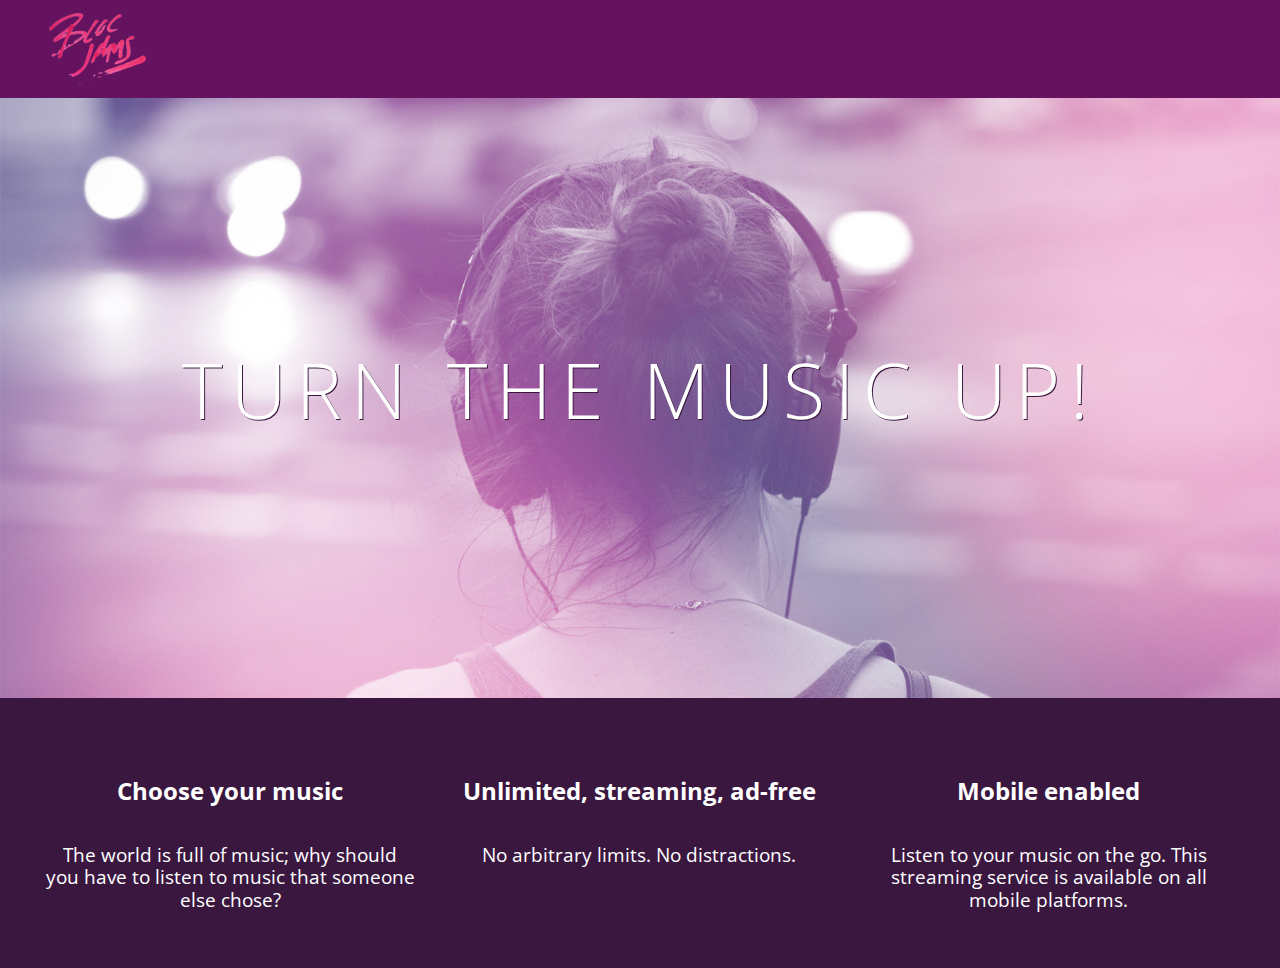
==== index.html @ 406fd7b7 "checkpoint 4 completed (real one)" ====
<!DOCTYPE html>
<html>
    <head>
        <title>Bloc Jams</title>
        <meta name="viewport" content="width=device-width, initial-scale=1">
        <link rel="stylesheet" type="text/css" href="http://fonts.googleapis.com/css?family=Open+Sans:400,800,600,700,300">
        <link rel="stylesheet" type="text/css" href="http://code.ionicframework.com/ionicons/2.0.1/css/ionicons.min.css">
        <link rel="stylesheet" type="text/css" href="styles/normalize.css">
        <link rel="stylesheet" type="text/css" href="styles/main.css">
        <link rel="stylesheet" type="text/css" href="styles/landing.css">
    </head>
    <body class = "landing">
        <nav class = "navbar">
            <img src="assets/images/bloc_jams_logo.png" alt="bloc jams logo" class="logo">
        </nav>
        <section class = "hero-content">
            <h1 class = "hero-title">Turn the music up!</h1>
        </section>
        <section class="selling-points container"> <!-- selling points -->
             <div class="point column third">
                 <span class="ion-music-note"></span>
                 <h5 class="point-title">Choose your music</h5>
                 <p class="point-description">The world is full of music; why should you have to listen to music that someone else chose?</p>
            </div>
            <div class="point column third">
                 <span class="ion-radio-waves"></span>
                 <h5 class="point-title">Unlimited, streaming, ad-free</h5>
                 <p class="point-description">No arbitrary limits. No distractions.</p>
            </div>
            <div class="point column third">
                 <span class="ion-iphone"></span>
                 <h5 class="point-title">Mobile enabled</h5>
                 <p class="point-description">Listen to your music on the go. This streaming service is available on all mobile platforms.</p>
            </div>
        </section>
    </body>
</html>
---- styles/main.css ----
*, *::before, *::after {
     -moz-box-sizing: border-box;
     -webkit-box-sizing: border-box;
     box-sizing: border-box;
 }

html {
     height: 100%; /* makes sure our HTML takes up 100% of the browser window */
     font-size: 100%;
 }
 
 body {
     font-family: 'Open Sans'; /* sets our font to the "Open Sans" typeface */
     color: white;             /* sets the text color to white */
     min-height: 100%;         /* says the height of the body must be, at minimum, 100% of the window */
 }
 
 body.landing {
     background-color: rgb(58,23,63); /* sets the background color to an RGB value (see below) */
 }

 body.landing {
     background-color: rgb(58,23,63);
 }
 
 .navbar {
     padding: 0.5rem;
     background-color: rgb(101,18,95);
 }
 
 .navbar .logo {
     position: relative; /* positioning will be explained in a resource */
     left: 2rem;
 }

 .hero-content {
     position: relative; /* positioning will be explained in a resource */
     min-height: 600px;  /* hero content element must be _at least_ 600 pixels */
     background-image: url(../assets/images/bloc_jams_bg.jpg);
     background-repeat: no-repeat;
     background-position: center center;
     background-size: cover;
 }

 .hero-content .hero-title {
     position: absolute;             /* positioning will be explained in a resource */
     top: 40%;                       /* positioning will be explained in a resource */
     -webkit-transform: translateY(-50%);
     -moz-transform: translateY(-50%);
     -ms-transform: translateY(-50%);
     transform: translateY(-50%);
     width: 100%;                    /* makes sure the title inhabits the full width of its container */
     text-align: center;             /* aligns text in the horizontal center of the element */
     font-size: 4rem;                /* specifies the size of the font in root em units */
     font-weight: 300;               /* makes the font thinner or lighter weight */
     text-transform: uppercase;      /* transforms the text to be all uppercase lettering */
     letter-spacing: 0.5rem;         /* puts 0.5 root ems worth of space between each letter */
     text-shadow: 1px 1px 0px rgb(58,23,63); /* creates a shadow underneath the text for readability over the image */
 }


 .selling-points {
     position: relative;
     display: table;
     width: 100%;
     -webkit-box-sizing: border-box;
     -moz-box-sizing: border-box;
     box-sizing: border-box; /* we'll explain this in a resource */
 }
 
 .point {
     display: table-cell;
     position: relative;
     width: 33.3%;
     padding: 2rem;
     text-align: center;
 }
 
 .point .point-title {
     font-size: 1.25rem;
 }
 
 .ion-music-note,
 .ion-radio-waves,
 .ion-iphone {
     color: rgb(233,50,117);
     font-size: 5rem;
 }

 .container {
     margin: 0 auto;
     max-width: 64rem;
 }

 /* Medium and small screens (640px) */
 @media (min-width: 640px) {
     html { font-size: 112%; }
      
     .column {
         float: left;
         padding-left: 1rem;
         padding-right: 1rem;
     }
      
     .column.full { width: 100%; }
     .column.two-thirds { width: 66.7%; }
     .column.half { width: 50%; }
     .column.third { width: 33.3%; }
     .column.fourth { width: 25%; }
     .column.flow-opposite { float: right; }  
 }
 
 /* Large screens (1024px) */
 @media (min-width: 1024px) {
     html { font-size: 120%; }
 }
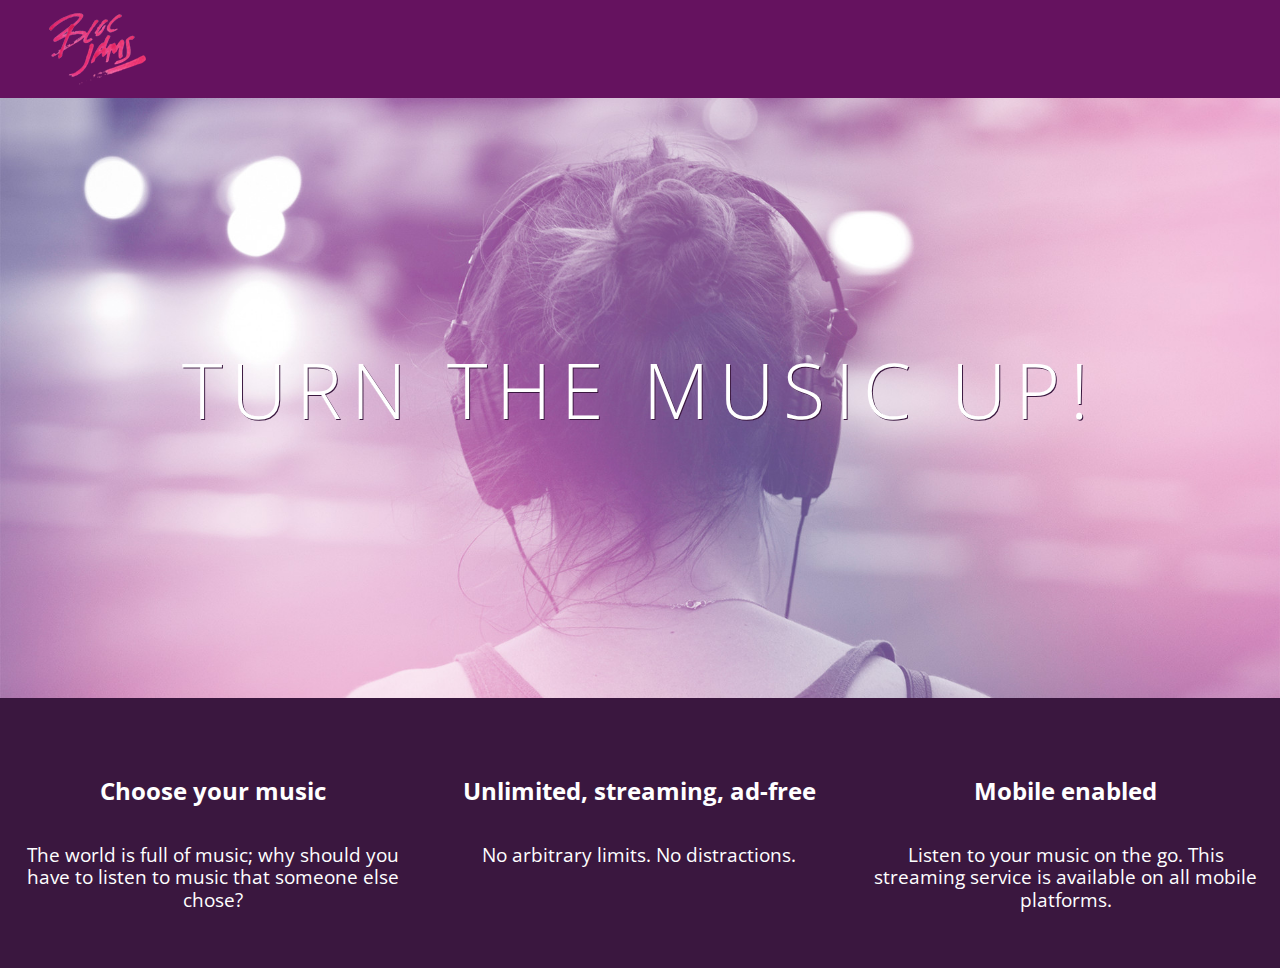
==== commit 18c3f3ef: "assignment 4 completed" ====
--- a/index.html
+++ b/index.html
@@ -16,7 +16,7 @@
         <section class = "hero-content">
             <h1 class = "hero-title">Turn the music up!</h1>
         </section>
-        <section class="selling-points container"> <!-- selling points -->
+        <section class="clearfix"> <!-- selling points -->
              <div class="point column third">
                  <span class="ion-music-note"></span>
                  <h5 class="point-title">Choose your music</h5>
--- a/styles/main.css
+++ b/styles/main.css
@@ -114,3 +114,13 @@
  @media (min-width: 1024px) {
      html { font-size: 120%; }
  }
+
+.clearfix::before,
+.clearfix::after {
+   content: " ";
+   display: table;
+}
+
+.clearfix::after {
+   clear: both;
+}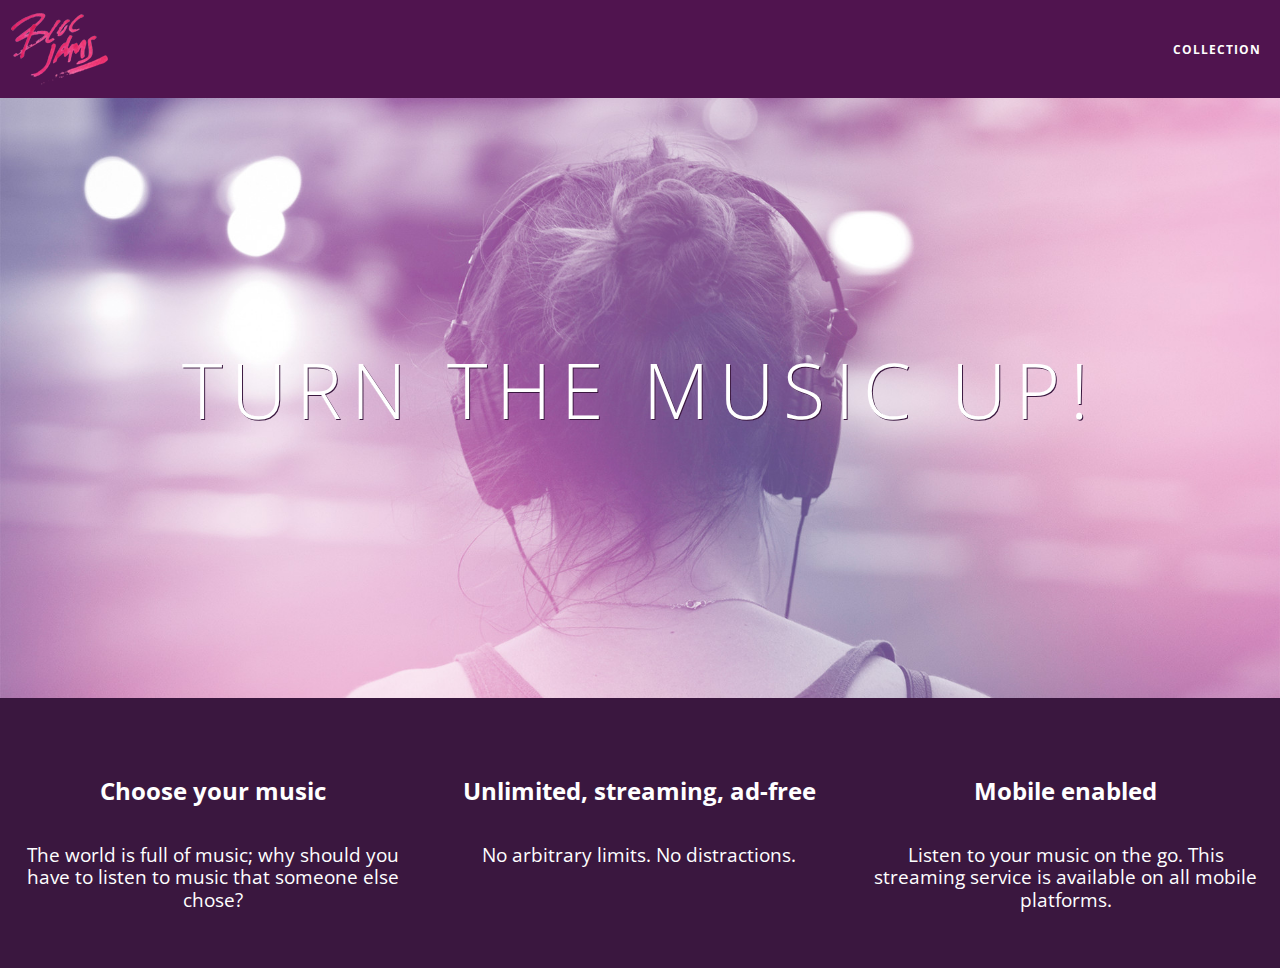
==== commit 4fb163d6: "checkpoint 5 completed" ====
--- a/index.html
+++ b/index.html
@@ -11,7 +11,12 @@
     </head>
     <body class = "landing">
         <nav class = "navbar">
-            <img src="assets/images/bloc_jams_logo.png" alt="bloc jams logo" class="logo">
+            <a href="index.html" class="logo">
+             <img src="assets/images/bloc_jams_logo.png" alt="bloc jams logo">
+         </a>
+         <div class="links-container">
+             <a href="collection.html" class="navbar-link">collection</a>
+         </div>
         </nav>
         <section class = "hero-content">
             <h1 class = "hero-title">Turn the music up!</h1>
--- a/styles/main.css
+++ b/styles/main.css
@@ -24,15 +24,52 @@
  }
  
  .navbar {
+     position: relative;
      padding: 0.5rem;
-     background-color: rgb(101,18,95);
+     /* #1 */
+     background-color: rgba(101,18,95,0.5);
+     /* #2 */
+     z-index: 1;
  }
  
  .navbar .logo {
      position: relative; /* positioning will be explained in a resource */
-     left: 2rem;
+     cursor: pointer;  /* produces the finger-pointer icon when you hover over the logo */
  }
-
+ 
+ .navbar .links-container {
+     display: table;
+     position: absolute;
+     top: 0;
+     right: 0;
+     height: 100px;
+     color: white;
+     /* #3 */
+     text-decoration: none;
+ }
+ 
+ .links-container .navbar-link {
+     display: table-cell;
+     position: relative;
+     height: 100%;
+     padding-left: 1rem;
+     padding-right: 1rem;
+     /* #4 */
+     vertical-align: middle;
+     color: white;
+     font-size: 0.625rem;
+     letter-spacing: 0.05rem;
+     font-weight: 700;
+     text-transform: uppercase;
+     /* #3 */
+     text-decoration: none;
+     cursor: pointer;
+ }
+ 
+   /* #5 */
+ .links-container .navbar-link:hover {
+     color: rgb(233,50,117);
+ }
  .hero-content {
      position: relative; /* positioning will be explained in a resource */
      min-height: 600px;  /* hero content element must be _at least_ 600 pixels */
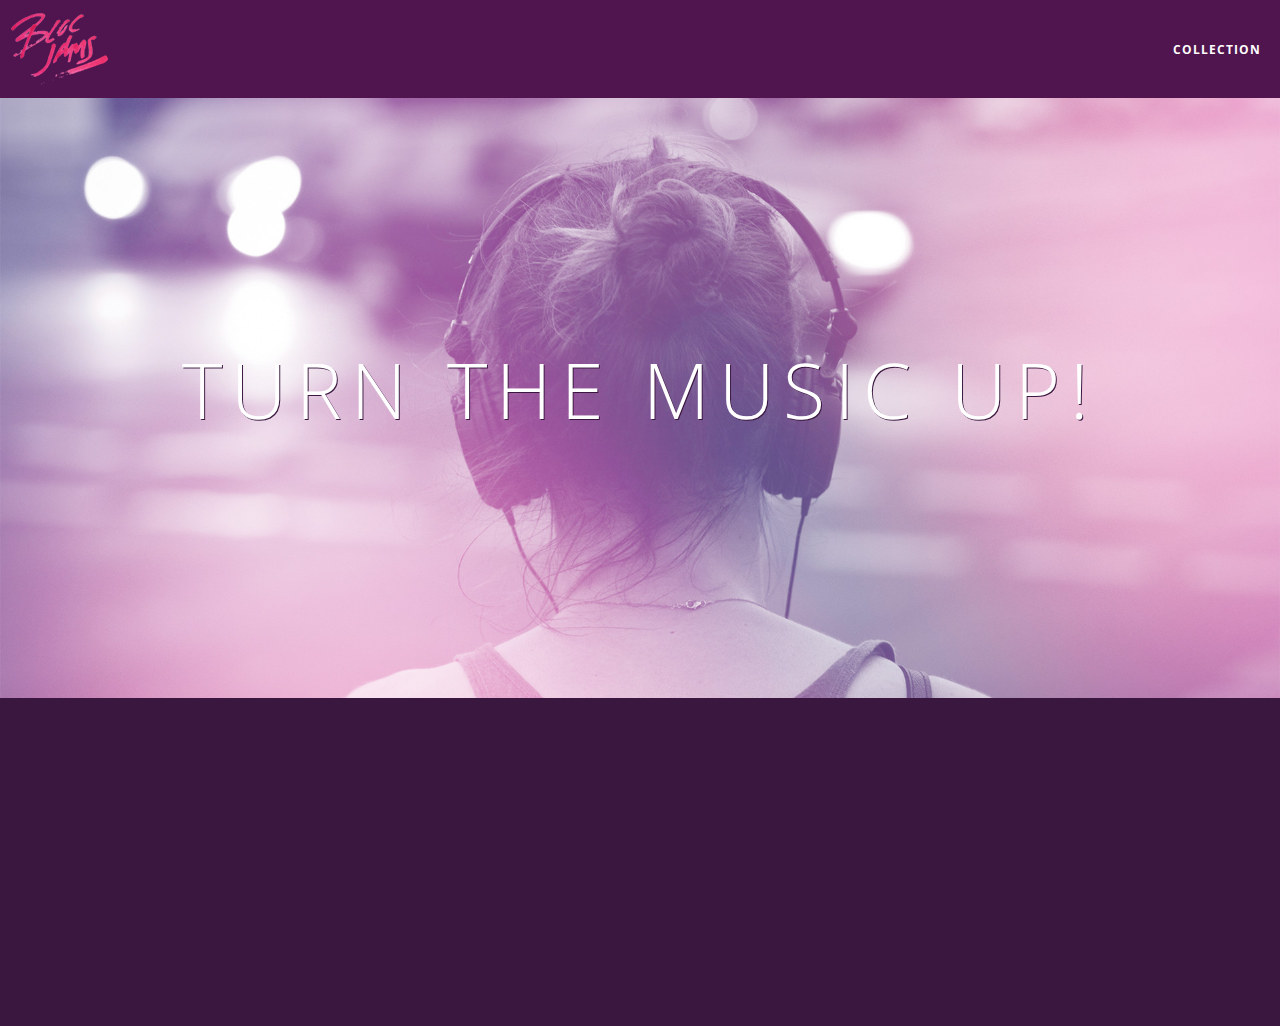
==== commit 5a15ef18: "checkpoint 8 completed" ====
--- a/index.html
+++ b/index.html
@@ -38,5 +38,6 @@
                  <p class="point-description">Listen to your music on the go. This streaming service is available on all mobile platforms.</p>
             </div>
         </section>
+        <script src="scripts/landing.js"></script>
     </body>
 </html>--- a/styles/main.css
+++ b/styles/main.css
@@ -129,6 +129,10 @@
      max-width: 64rem;
  }
 
+ .container.narrow {
+     max-width: 56rem;
+ }
+
  /* Medium and small screens (640px) */
  @media (min-width: 640px) {
      html { font-size: 112%; }
--- a/styles/landing.css
+++ b/styles/landing.css
@@ -0,0 +1,58 @@
+body.landing {
+     background-color: rgb(58,23,63);
+ }
+ 
+ .hero-content {
+     position: relative;
+     min-height: 600px;
+     background-image: url(../assets/images/bloc_jams_bg.jpg);
+     background-repeat: no-repeat;
+     background-position: center center;
+     background-size: cover;
+ }
+ 
+ .hero-content .hero-title {
+     position: absolute;
+     top: 40%;
+     -webkit-transform: translateY(-50%);
+     -moz-transform: translateY(-50%);
+     transform: translateY(-50%);
+     width: 100%;
+     text-align: center;
+     font-size: 4rem;
+     font-weight: 300;
+     text-transform: uppercase;
+     letter-spacing: 0.5rem;
+     text-shadow: 1px 1px 0px rgb(58,23,63);
+ }
+ 
+ .selling-points {
+     position: relative;
+ }
+ 
+ .point {
+     position: relative;
+     padding: 2rem;
+     text-align: center;
+     opacity: 0;
+     -webkit-transform: scaleX(0.9) translateY(3rem);
+     -moz-transform: scaleX(0.9) translateY(3rem);
+     transform: scaleX(0.9) translateY(3rem);
+     -webkit-transition: all 0.25s ease-in-out;
+     -moz-transition: all 0.25s ease-in-out;
+     transition: all 0.25s ease-in-out;
+     -webkit-transition-delay: 0.2s;
+     -moz-transition-delay: 0.2s;
+     transition-delay: 0.2s;
+ }
+ 
+ .point .point-title {
+     font-size: 1.25rem;
+ }
+ 
+ .ion-music-note,
+ .ion-radio-waves,
+ .ion-iphone {
+     color: rgb(233,50,117);
+     font-size: 5rem;
+ }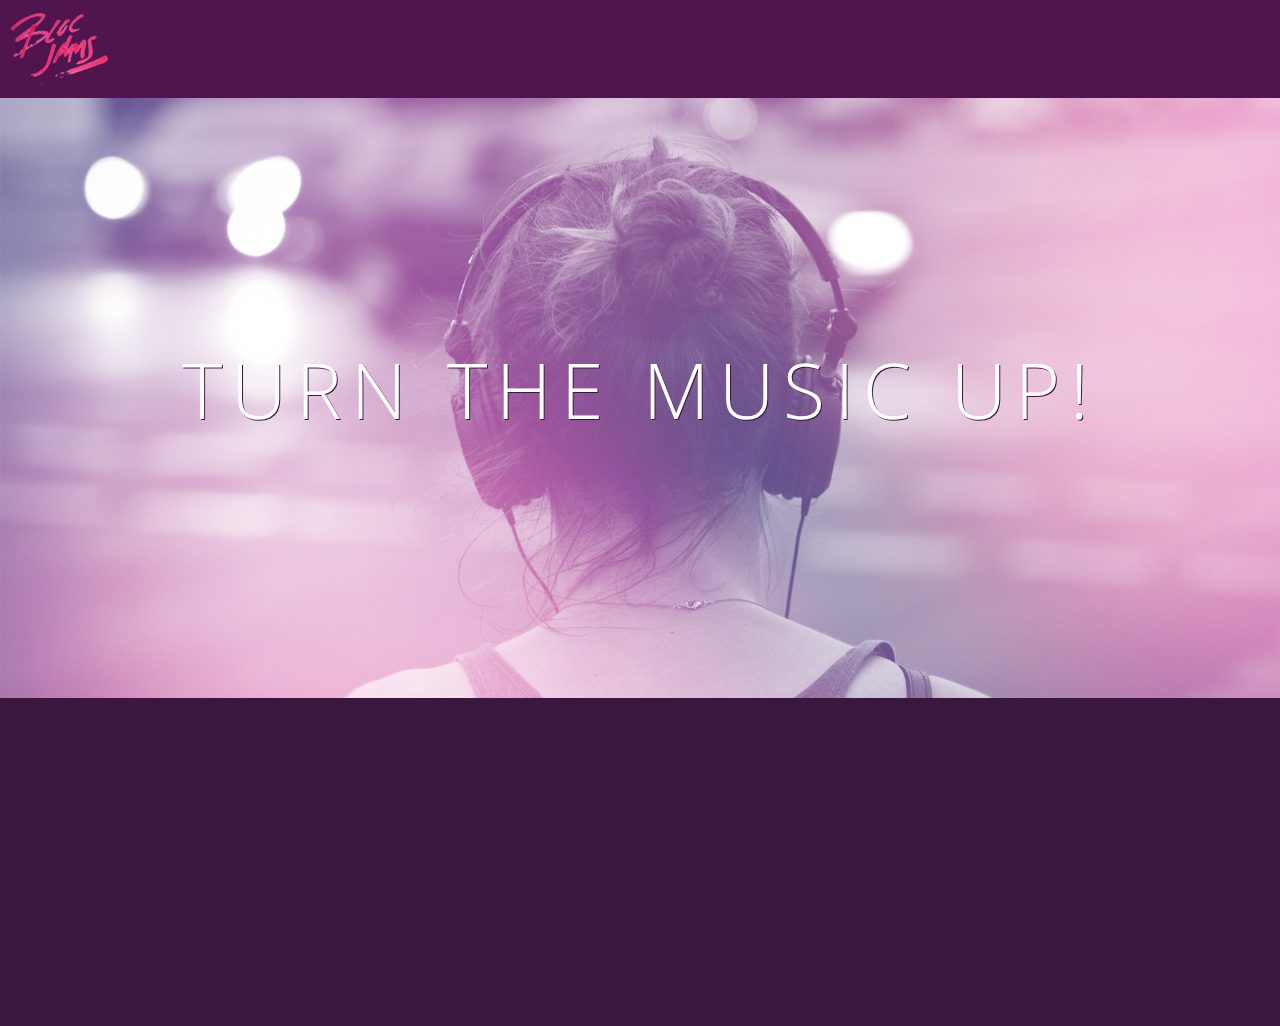
==== commit 5fc91b59: "assignment 4 fixed" ====
--- a/index.html
+++ b/index.html
@@ -11,17 +11,12 @@
     </head>
     <body class = "landing">
         <nav class = "navbar">
-            <a href="index.html" class="logo">
-             <img src="assets/images/bloc_jams_logo.png" alt="bloc jams logo">
-         </a>
-         <div class="links-container">
-             <a href="collection.html" class="navbar-link">collection</a>
-         </div>
+            <img src="assets/images/bloc_jams_logo.png" alt="bloc jams logo" class="logo">
         </nav>
         <section class = "hero-content">
             <h1 class = "hero-title">Turn the music up!</h1>
         </section>
-        <section class="clearfix"> <!-- selling points -->
+        <section class="selling-points container clearfix"> <!-- selling points -->
              <div class="point column third">
                  <span class="ion-music-note"></span>
                  <h5 class="point-title">Choose your music</h5>
@@ -38,6 +33,5 @@
                  <p class="point-description">Listen to your music on the go. This streaming service is available on all mobile platforms.</p>
             </div>
         </section>
-        <script src="scripts/landing.js"></script>
     </body>
 </html>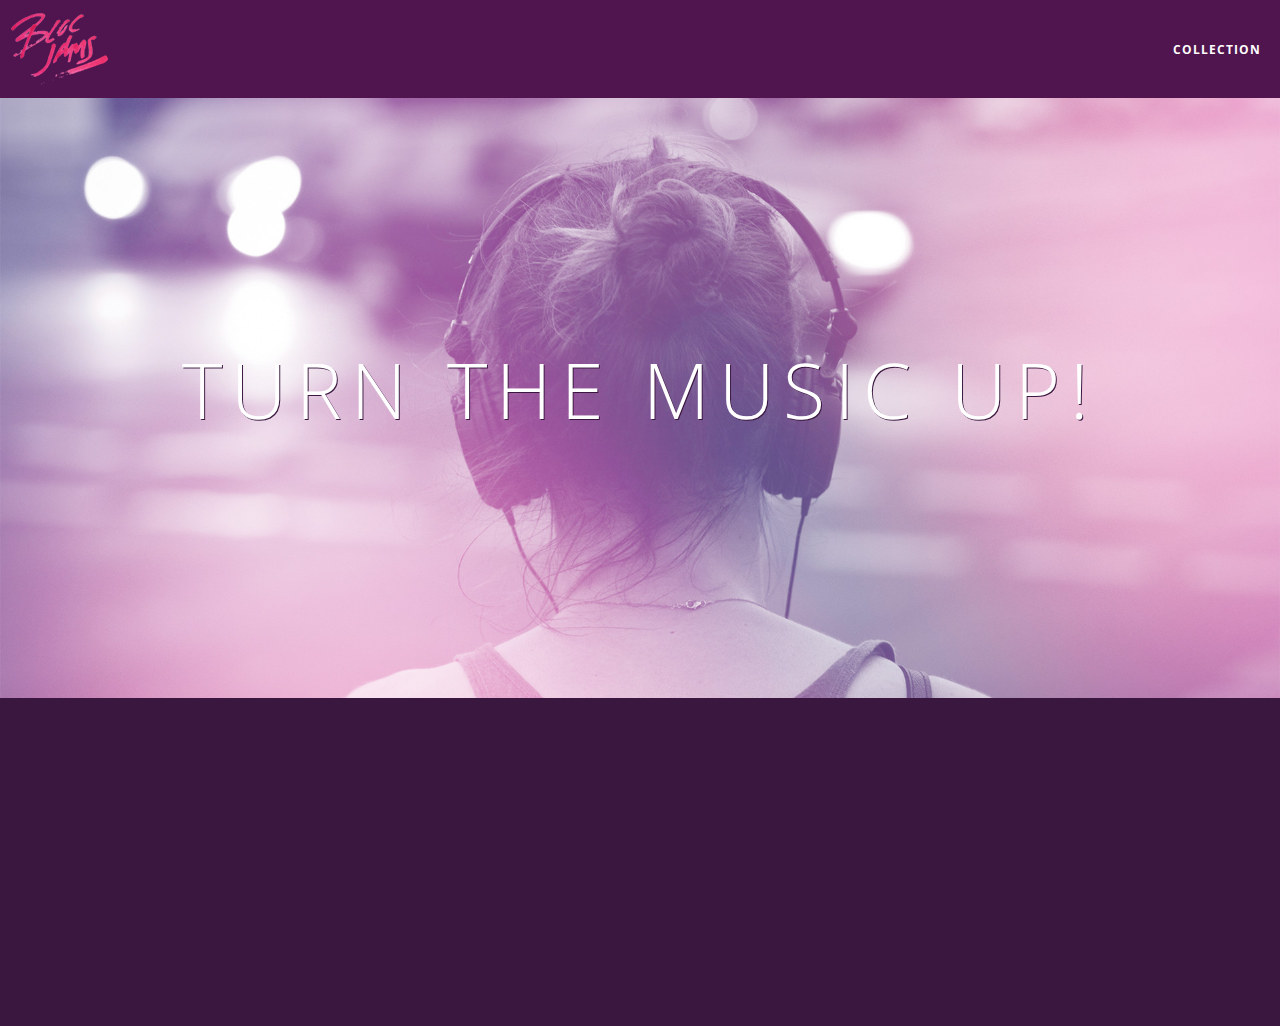
==== commit 5407854d: "checkpoint 16 completed" ====
--- a/index.html
+++ b/index.html
@@ -11,12 +11,17 @@
     </head>
     <body class = "landing">
         <nav class = "navbar">
-            <img src="assets/images/bloc_jams_logo.png" alt="bloc jams logo" class="logo">
+            <a href="index.html" class="logo">
+             <img src="assets/images/bloc_jams_logo.png" alt="bloc jams logo">
+         </a>
+         <div class="links-container">
+             <a href="collection.html" class="navbar-link">collection</a>
+         </div>
         </nav>
         <section class = "hero-content">
             <h1 class = "hero-title">Turn the music up!</h1>
         </section>
-        <section class="selling-points container clearfix"> <!-- selling points -->
+        <section class="selling-points clearfix"> <!-- selling points -->
              <div class="point column third">
                  <span class="ion-music-note"></span>
                  <h5 class="point-title">Choose your music</h5>
@@ -33,5 +38,7 @@
                  <p class="point-description">Listen to your music on the go. This streaming service is available on all mobile platforms.</p>
             </div>
         </section>
+        <script src="https://code.jquery.com/jquery-2.1.3.min.js"></script>
+        <script src="scripts/landing.js"></script>
     </body>
 </html>